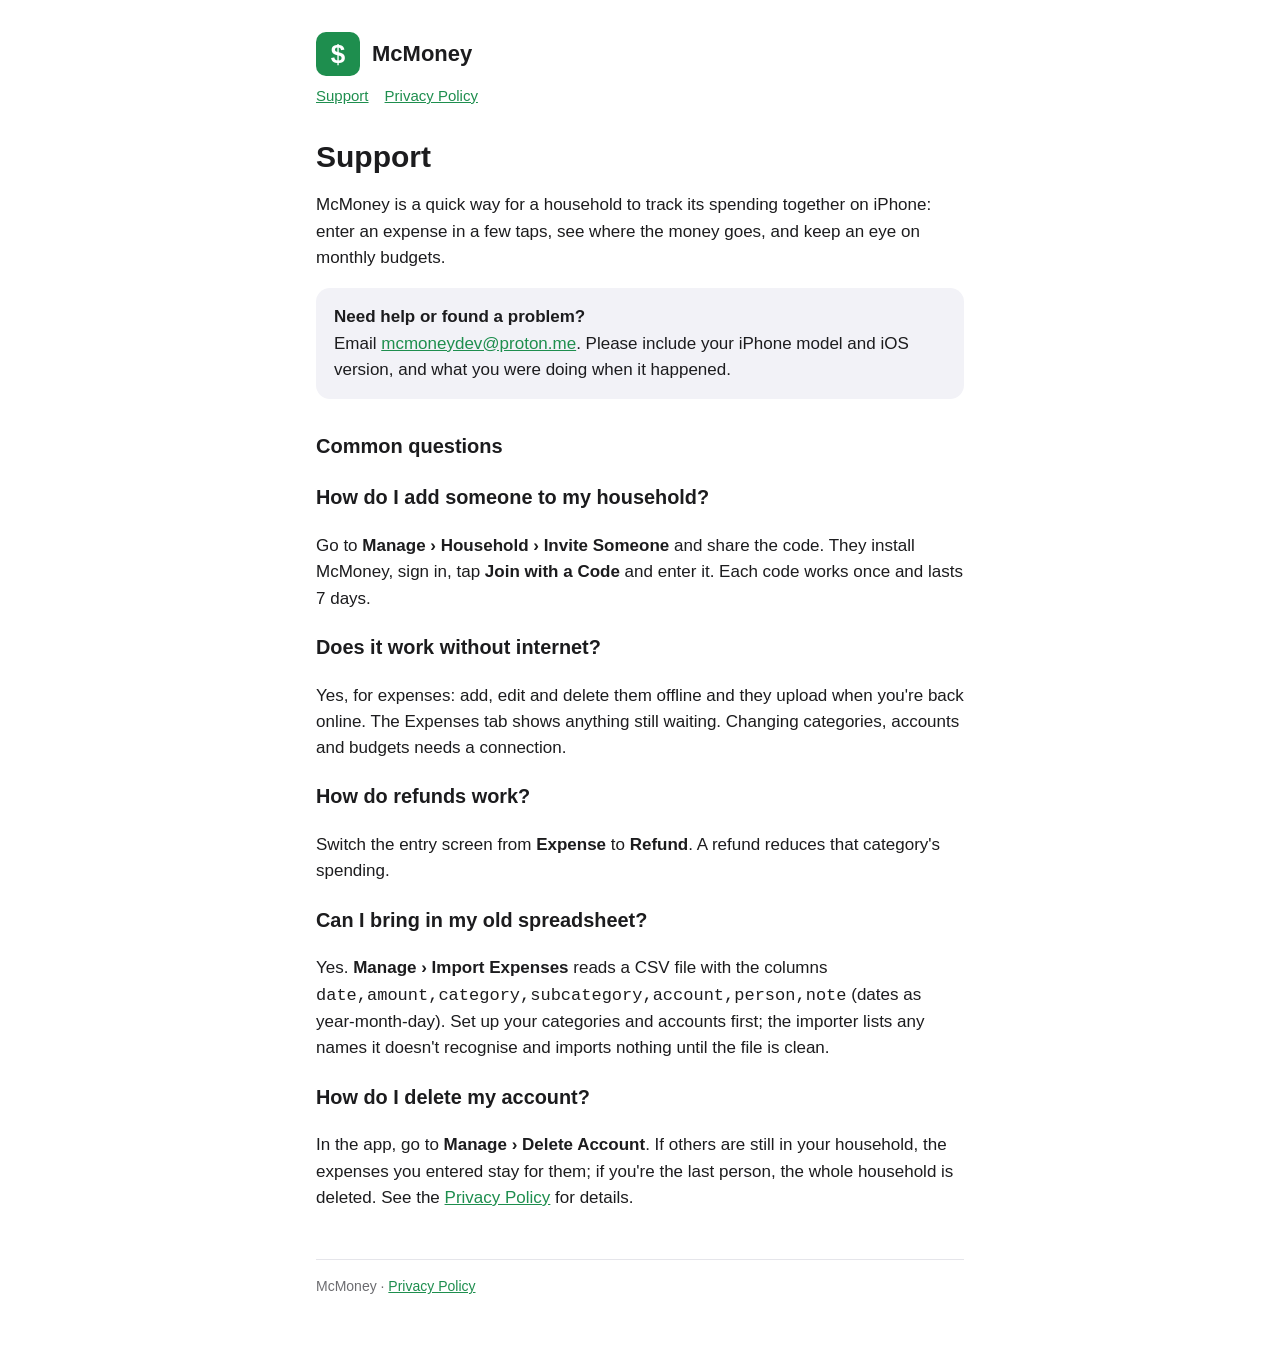
==== index.html @ b50aab7d "Support and privacy pages for McMoney Co-Authored-By: Claude Opus 5.5 <noreply@anthropic.com>" ====
<!doctype html>
<html lang="en">
<head>
  <meta charset="utf-8">
  <meta name="viewport" content="width=device-width, initial-scale=1">
  <title>McMoney Support</title>
  <link rel="stylesheet" href="style.css">
</head>
<body>
<main>
  <header><div class="icon" aria-hidden="true">$</div><a href="./">McMoney</a></header>
  <nav><a href="./">Support</a><a href="privacy.html">Privacy Policy</a></nav>

  <h1>Support</h1>
  <p>McMoney is a quick way for a household to track its spending together on iPhone: enter an expense in a few taps, see where the money goes, and keep an eye on monthly budgets.</p>

  <div class="card">
    <strong>Need help or found a problem?</strong><br>
    Email <a href="mailto:mcmoneydev@proton.me">mcmoneydev@proton.me</a>. Please include your iPhone model and iOS version, and what you were doing when it happened.
  </div>

  <h2>Common questions</h2>

  <h3>How do I add someone to my household?</h3>
  <p>Go to <strong>Manage › Household › Invite Someone</strong> and share the code. They install McMoney, sign in, tap <strong>Join with a Code</strong> and enter it. Each code works once and lasts 7 days.</p>

  <h3>Does it work without internet?</h3>
  <p>Yes, for expenses: add, edit and delete them offline and they upload when you're back online. The Expenses tab shows anything still waiting. Changing categories, accounts and budgets needs a connection.</p>

  <h3>How do refunds work?</h3>
  <p>Switch the entry screen from <strong>Expense</strong> to <strong>Refund</strong>. A refund reduces that category's spending.</p>

  <h3>Can I bring in my old spreadsheet?</h3>
  <p>Yes. <strong>Manage › Import Expenses</strong> reads a CSV file with the columns <code>date,amount,category,subcategory,account,person,note</code> (dates as year-month-day). Set up your categories and accounts first; the importer lists any names it doesn't recognise and imports nothing until the file is clean.</p>

  <h3>How do I delete my account?</h3>
  <p>In the app, go to <strong>Manage › Delete Account</strong>. If others are still in your household, the expenses you entered stay for them; if you're the last person, the whole household is deleted. See the <a href="privacy.html">Privacy Policy</a> for details.</p>

  <footer>McMoney · <a href="privacy.html">Privacy Policy</a></footer>
</main>
</body>
</html>
---- style.css ----
:root {
  --bg: #ffffff; --text: #1c1c1e; --muted: #6c6c70; --accent: #1E8E4E; --line: #e5e5ea; --card: #f2f2f7;
}
@media (prefers-color-scheme: dark) {
  :root { --bg: #000000; --text: #f2f2f7; --muted: #98989f; --accent: #2EA35A; --line: #38383a; --card: #1c1c1e; }
}
* { box-sizing: border-box; }
body {
  margin: 0; background: var(--bg); color: var(--text);
  font: 17px/1.55 -apple-system, BlinkMacSystemFont, "Segoe UI", Roboto, Helvetica, Arial, sans-serif;
}
main { max-width: 680px; margin: 0 auto; padding: 32px 16px 64px; }
header { display: flex; align-items: center; gap: 12px; margin-bottom: 8px; }
header .icon {
  width: 44px; height: 44px; border-radius: 10px; background: var(--accent); color: #fff;
  display: grid; place-items: center; font-weight: 700; font-size: 26px;
}
header a { color: inherit; text-decoration: none; font-weight: 700; font-size: 22px; }
nav { display: flex; gap: 16px; margin: 0 0 32px; font-size: 15px; }
a { color: var(--accent); }
h1 { font-size: 30px; line-height: 1.2; margin: 0 0 4px; }
h2 { font-size: 20px; margin: 32px 0 8px; }
.muted { color: var(--muted); font-size: 15px; }
.card { background: var(--card); border-radius: 14px; padding: 16px 18px; margin: 16px 0; }
ul { padding-left: 22px; }
li { margin: 4px 0; }
footer { margin-top: 48px; padding-top: 16px; border-top: 1px solid var(--line); color: var(--muted); font-size: 14px; }
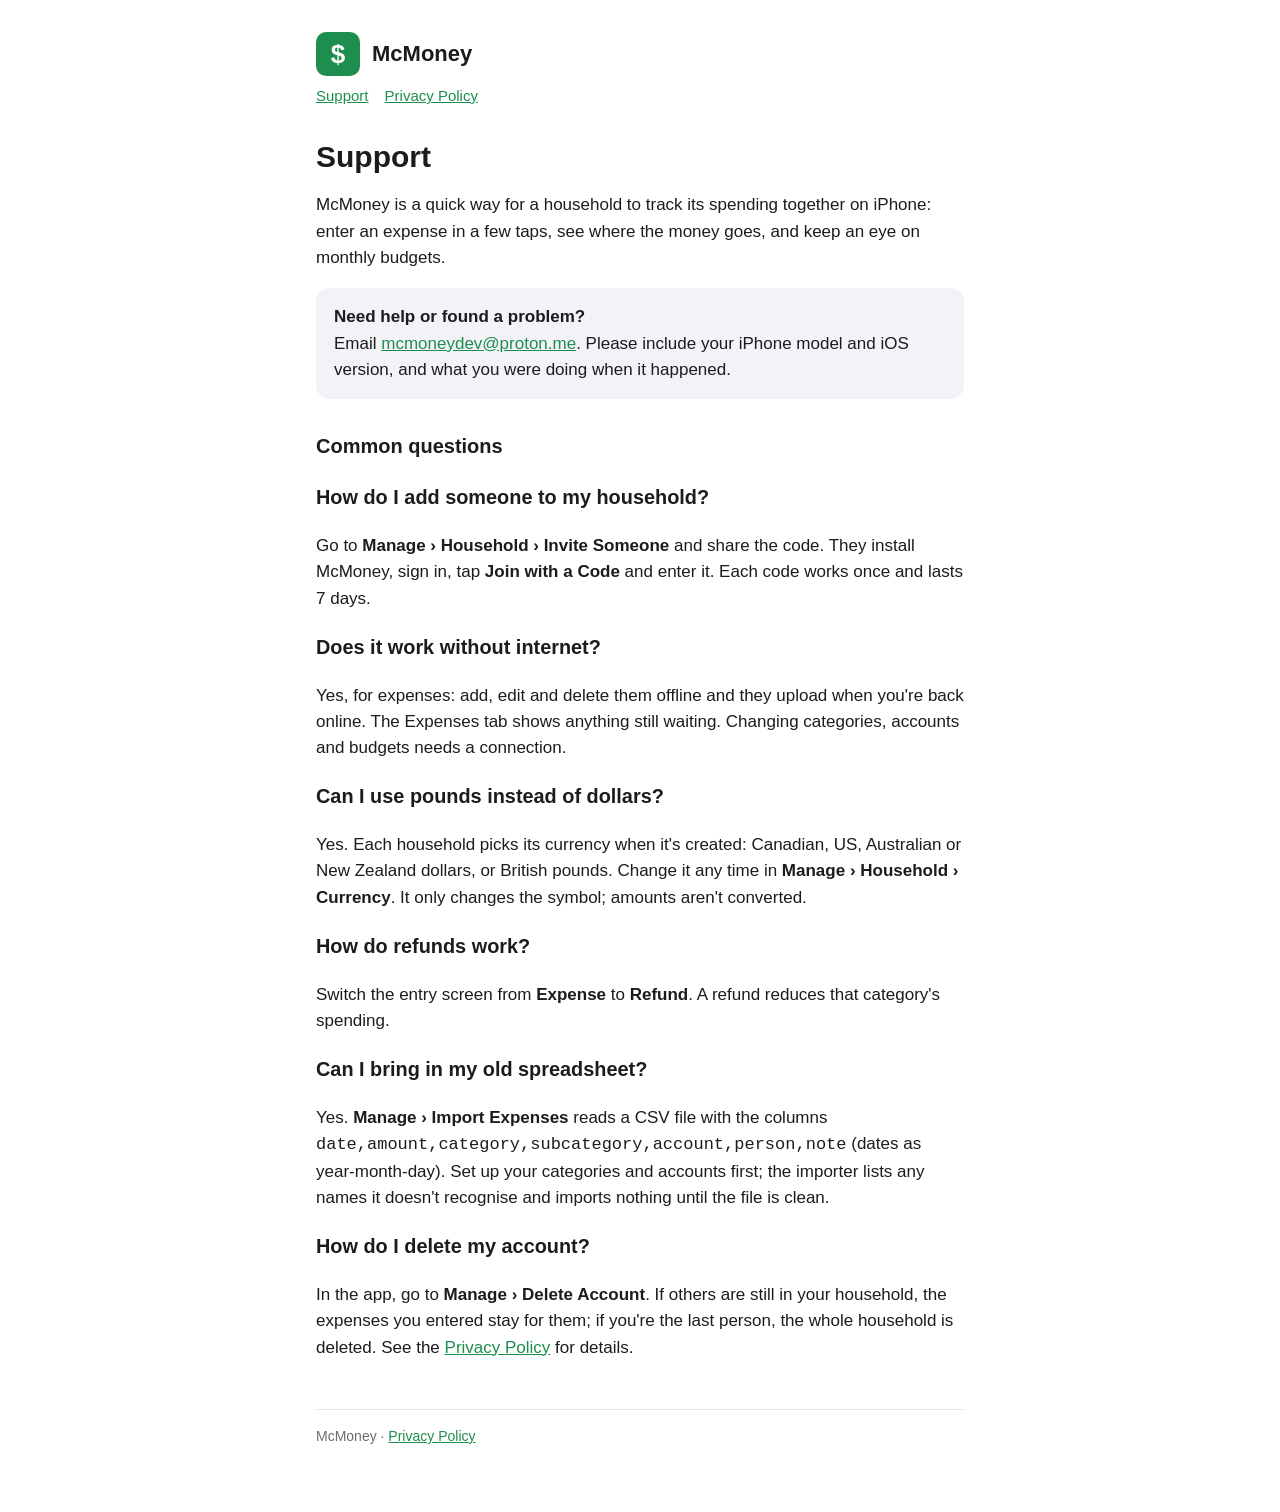
==== commit 91aa6bf6: "Support: choosing a currency" ====
--- a/index.html
+++ b/index.html
@@ -27,6 +27,9 @@
   <h3>Does it work without internet?</h3>
   <p>Yes, for expenses: add, edit and delete them offline and they upload when you're back online. The Expenses tab shows anything still waiting. Changing categories, accounts and budgets needs a connection.</p>
 
+  <h3>Can I use pounds instead of dollars?</h3>
+  <p>Yes. Each household picks its currency when it's created: Canadian, US, Australian or New Zealand dollars, or British pounds. Change it any time in <strong>Manage › Household › Currency</strong>. It only changes the symbol; amounts aren't converted.</p>
+
   <h3>How do refunds work?</h3>
   <p>Switch the entry screen from <strong>Expense</strong> to <strong>Refund</strong>. A refund reduces that category's spending.</p>
 
